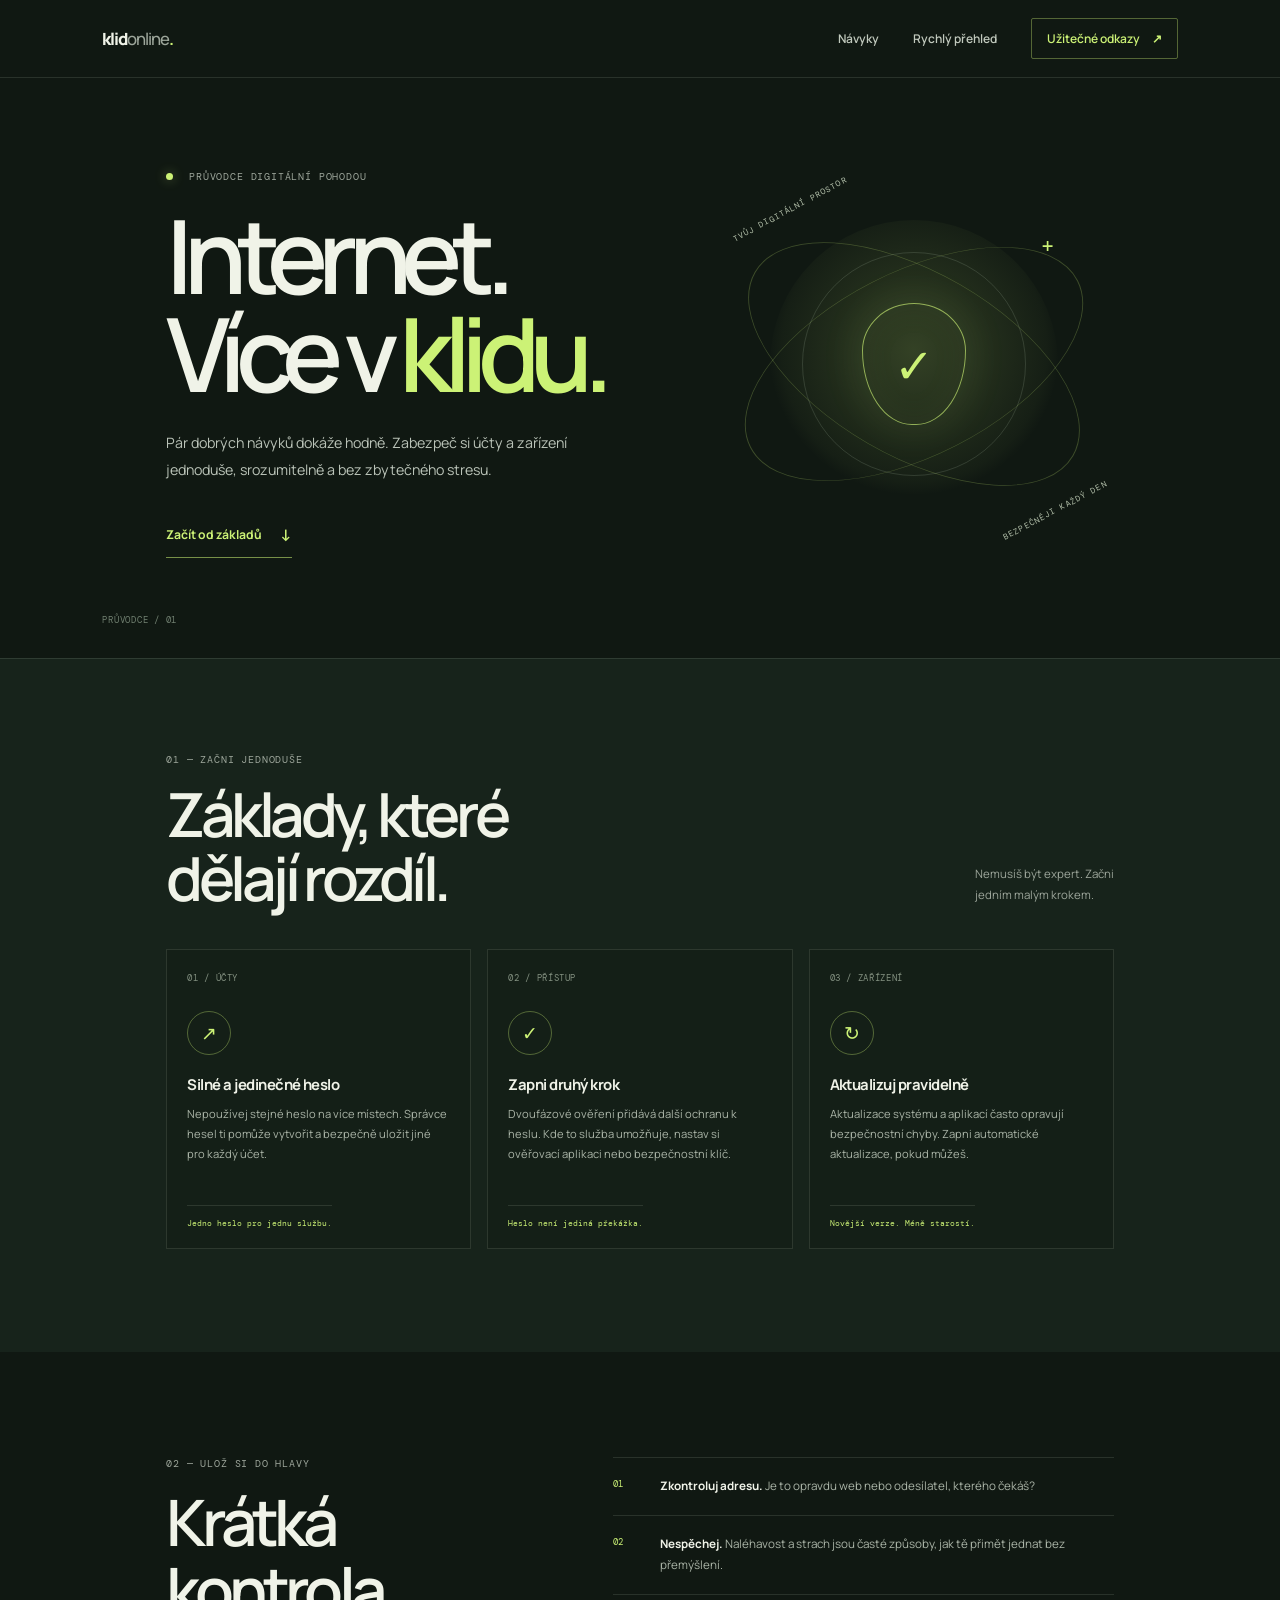
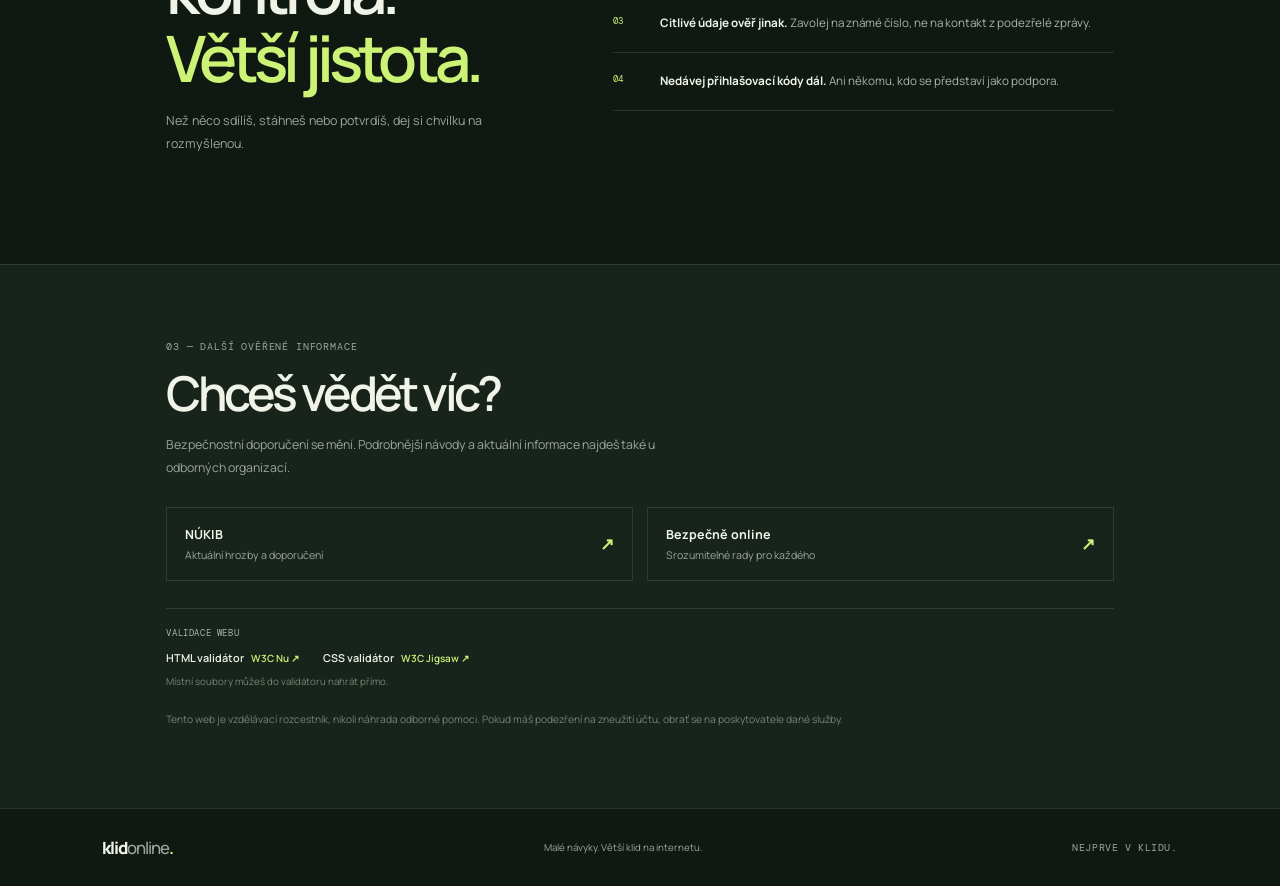
==== bezpecny-internet/index.html @ eecaa2f1 "Publish three digital safety guides Co-authored-by: Copilot <223556219+Copilot@users.noreply.github." ====
<!doctype html>
<html lang="cs">
  <head>
    <meta charset="utf-8">
    <meta name="viewport" content="width=device-width, initial-scale=1">
    <meta name="description" content="Jednoduché návyky pro bezpečnější účty, zařízení a každodenní používání internetu.">
    <meta name="theme-color" content="#101812">
    <title>Bezpečný internet — malé návyky, větší klid</title>
    <link rel="stylesheet" href="styles.css">
  </head>
  <body>
    <header class="site-header">
      <a class="brand" href="#uvod" aria-label="Bezpečný internet — úvod">klid<span>online</span><b>.</b></a>
      <nav aria-label="Hlavní navigace">
        <a href="#navyky">Návyky</a>
        <a href="#checklist">Rychlý přehled</a>
        <a class="nav-cta" href="#zdroje">Užitečné odkazy <span aria-hidden="true">↗</span></a>
      </nav>
    </header>

    <main>
      <section class="hero" id="uvod" aria-labelledby="hero-title">
        <div class="hero-copy">
          <p class="eyebrow"><span class="live-dot"></span> Průvodce digitální pohodou</p>
          <h1 id="hero-title">Internet.<br>Více v <span>klidu.</span></h1>
          <p class="intro">Pár dobrých návyků dokáže hodně. Zabezpeč si účty a zařízení jednoduše, srozumitelně a bez zbytečného stresu.</p>
          <a class="primary-link" href="#navyky">Začít od základů <span aria-hidden="true">↓</span></a>
        </div>
        <div class="hero-art" aria-hidden="true">
          <div class="art-orbit orbit-a"></div>
          <div class="art-orbit orbit-b"></div>
          <div class="art-orbit orbit-c"></div>
          <div class="shield"><span>✓</span></div>
          <span class="art-label label-one">TVŮJ DIGITÁLNÍ PROSTOR</span>
          <span class="art-label label-two">BEZPEČNĚJI KAŽDÝ DEN</span>
          <span class="art-cross">+</span>
        </div>
        <span class="hero-index">PRŮVODCE / 01</span>
      </section>

      <section class="habits section-shell" id="navyky" aria-labelledby="habits-title">
        <div class="section-top">
          <div>
            <p class="eyebrow">01 — Začni jednoduše</p>
            <h2 id="habits-title">Základy, které<br>dělají rozdíl.</h2>
          </div>
          <p class="section-aside">Nemusíš být expert. Začni<br>jedním malým krokem.</p>
        </div>
        <div class="habit-grid">
          <article class="habit-card">
            <span class="card-number">01 / ÚČTY</span>
            <div class="habit-icon icon-key" aria-hidden="true">↗</div>
            <h3>Silné a jedinečné heslo</h3>
            <p>Nepoužívej stejné heslo na více místech. Správce hesel ti pomůže vytvořit a bezpečně uložit jiné pro každý účet.</p>
            <span class="card-foot">Jedno heslo pro jednu službu.</span>
          </article>
          <article class="habit-card">
            <span class="card-number">02 / PŘÍSTUP</span>
            <div class="habit-icon icon-check" aria-hidden="true">✓</div>
            <h3>Zapni druhý krok</h3>
            <p>Dvoufázové ověření přidává další ochranu k heslu. Kde to služba umožňuje, nastav si ověřovací aplikaci nebo bezpečnostní klíč.</p>
            <span class="card-foot">Heslo není jediná překážka.</span>
          </article>
          <article class="habit-card">
            <span class="card-number">03 / ZAŘÍZENÍ</span>
            <div class="habit-icon icon-refresh" aria-hidden="true">↻</div>
            <h3>Aktualizuj pravidelně</h3>
            <p>Aktualizace systému a aplikací často opravují bezpečnostní chyby. Zapni automatické aktualizace, pokud můžeš.</p>
            <span class="card-foot">Novější verze. Méně starostí.</span>
          </article>
        </div>
      </section>

      <section class="checklist section-shell" id="checklist" aria-labelledby="checklist-title">
        <div class="checklist-heading">
          <p class="eyebrow">02 — Ulož si do hlavy</p>
          <h2 id="checklist-title">Krátká kontrola.<br><span>Větší jistota.</span></h2>
          <p>Než něco sdílíš, stáhneš nebo potvrdíš, dej si chvilku na rozmyšlenou.</p>
        </div>
        <ul class="checklist-items">
          <li><span>01</span><p><strong>Zkontroluj adresu.</strong> Je to opravdu web nebo odesílatel, kterého čekáš?</p></li>
          <li><span>02</span><p><strong>Nespěchej.</strong> Naléhavost a strach jsou časté způsoby, jak tě přimět jednat bez přemýšlení.</p></li>
          <li><span>03</span><p><strong>Citlivé údaje ověř jinak.</strong> Zavolej na známé číslo, ne na kontakt z podezřelé zprávy.</p></li>
          <li><span>04</span><p><strong>Nedávej přihlašovací kódy dál.</strong> Ani někomu, kdo se představí jako podpora.</p></li>
        </ul>
      </section>

      <section class="resources section-shell" id="zdroje" aria-labelledby="resources-title">
        <p class="eyebrow">03 — Další ověřené informace</p>
        <h2 id="resources-title">Chceš vědět víc?</h2>
        <p class="resources-intro">Bezpečnostní doporučení se mění. Podrobnější návody a aktuální informace najdeš také u odborných organizací.</p>
        <div class="resource-links">
          <a href="https://www.nukib.gov.cz/cs/infoservis/hrozby/" target="_blank" rel="noopener noreferrer">
            <span><strong>NÚKIB</strong><small>Aktuální hrozby a doporučení</small></span><b aria-hidden="true">↗</b>
          </a>
          <a href="https://www.bezpecne-online.cz/" target="_blank" rel="noopener noreferrer">
            <span><strong>Bezpečně online</strong><small>Srozumitelné rady pro každého</small></span><b aria-hidden="true">↗</b>
          </a>
        </div>
        <div class="validator-box">
          <p>VALIDACE WEBU</p>
          <div class="validator-links">
            <a href="https://validator.w3.org/nu/" target="_blank" rel="noopener noreferrer">HTML validátor <span>W3C Nu ↗</span></a>
            <a href="https://jigsaw.w3.org/css-validator/" target="_blank" rel="noopener noreferrer">CSS validátor <span>W3C Jigsaw ↗</span></a>
          </div>
          <small>Místní soubory můžeš do validátoru nahrát přímo.</small>
        </div>
        <p class="disclaimer">Tento web je vzdělávací rozcestník, nikoli náhrada odborné pomoci. Pokud máš podezření na zneužití účtu, obrať se na poskytovatele dané služby.</p>
      </section>
    </main>

    <footer class="site-footer">
      <a class="brand" href="#uvod">klid<span>online</span><b>.</b></a>
      <p>Malé návyky. Větší klid na internetu.</p>
      <span class="footer-tag">NEJPRVE V KLIDU.</span>
    </footer>
  </body>
</html>
---- bezpecny-internet/styles.css ----
@import url("https://fonts.googleapis.com/css2?family=DM+Mono:wght@400;500&family=Manrope:wght@400;500;600;700;800&display=swap");

:root {
  color-scheme: dark;
  --night: #101812;
  --night-soft: #17231b;
  --text: #f0f3e8;
  --muted: #9da69b;
  --line: rgb(222 235 215 / 12%);
  --lime: #ccf276;
  --mono: "DM Mono", monospace;
  --sans: "Manrope", sans-serif;
}

* { box-sizing: border-box; }
html { scroll-behavior: smooth; }
body { margin: 0; background: var(--night); color: var(--text); font-family: var(--sans); -webkit-font-smoothing: antialiased; }
a { color: inherit; text-decoration: none; }
a:focus-visible { outline: 2px solid var(--lime); outline-offset: 5px; }
.site-header, .site-footer { display: flex; align-items: center; justify-content: space-between; padding-right: 8%; padding-left: 8%; }
.site-header { height: 78px; border-bottom: 1px solid var(--line); }
.brand { font-size: 1.05rem; font-weight: 800; letter-spacing: -.06em; }
.brand span { color: var(--muted); font-weight: 500; }
.brand b { color: var(--lime); }
.site-header nav { display: flex; align-items: center; gap: 34px; font-size: .75rem; font-weight: 600; }
.site-header nav a:not(.nav-cta) { color: #c1c9bd; transition: color 160ms ease; }
.site-header nav a:not(.nav-cta):hover { color: var(--lime); }
.nav-cta { padding: 11px 15px; border: 1px solid rgb(204 242 118 / 36%); border-radius: 2px; color: var(--lime); }
.nav-cta span { margin-left: 10px; }
.hero { position: relative; display: grid; min-height: 580px; grid-template-columns: 1fr 1fr; align-items: center; gap: 36px; overflow: hidden; padding: 80px 13% 88px; }
.hero-copy { position: relative; z-index: 1; }
.eyebrow { margin: 0 0 23px; color: var(--muted); font-family: var(--mono); font-size: .64rem; letter-spacing: .08em; text-transform: uppercase; }
.live-dot { display: inline-block; width: 7px; height: 7px; margin-right: 9px; border-radius: 50%; background: var(--lime); box-shadow: 0 0 12px rgb(204 242 118 / 42%); }
.hero h1 { margin: 0; font-size: clamp(4.5rem, 8vw, 7.3rem); font-weight: 600; letter-spacing: -.095em; line-height: .96; }
.hero h1 span { color: var(--lime); }
.intro { max-width: 430px; margin: 27px 0 28px; color: #bac3b8; font-size: .89rem; line-height: 1.9; }
.primary-link { display: inline-flex; align-items: center; gap: 18px; padding: 12px 0; border-bottom: 1px solid rgb(204 242 118 / 55%); color: var(--lime); font-size: .76rem; font-weight: 700; }
.primary-link span { font-size: 1rem; }
.hero-art { position: relative; width: min(100%, 400px); aspect-ratio: 1; justify-self: end; }
.hero-art::before { position: absolute; inset: 14%; border-radius: 50%; background: radial-gradient(circle at 50% 45%, rgb(204 242 118 / 19%), rgb(204 242 118 / 3%) 62%, transparent 68%); content: ""; }
.art-orbit { position: absolute; inset: 4%; border: 1px solid rgb(204 242 118 / 24%); border-radius: 50%; transform: rotate(-27deg) scaleY(.5); }
.orbit-b { transform: rotate(30deg) scaleY(.5); }
.orbit-c { inset: 22%; border-color: rgb(221 237 211 / 14%); transform: none; }
.shield { position: absolute; inset: 0; display: grid; place-items: center; }
.shield span { display: grid; width: 104px; height: 122px; place-items: center; border: 1px solid rgb(204 242 118 / 66%); border-radius: 50% 50% 48% 48% / 39% 39% 61% 61%; color: var(--lime); font-size: 3rem; box-shadow: 0 0 48px rgb(204 242 118 / 9%), inset 0 0 35px rgb(204 242 118 / 6%); }
.art-label, .art-cross { position: absolute; z-index: 1; font-family: var(--mono); }
.art-label { color: #b6c3ad; font-size: .51rem; letter-spacing: .1em; }
.label-one { top: 10%; left: 3%; transform: rotate(-28deg); }
.label-two { right: 0; bottom: 12%; transform: rotate(-28deg); }
.art-cross { top: 17%; right: 15%; color: var(--lime); font-size: 1.4rem; }
.hero-index { position: absolute; bottom: 32px; left: 8%; color: #718071; font-family: var(--mono); font-size: .58rem; letter-spacing: .08em; }
.section-shell { padding-right: 13%; padding-left: 13%; }
.habits { padding-top: 94px; padding-bottom: 103px; border-top: 1px solid var(--line); background: var(--night-soft); }
.section-top { display: flex; align-items: end; justify-content: space-between; margin-bottom: 38px; }
.section-top .eyebrow { margin-bottom: 16px; }
.section-top h2, .checklist-heading h2, .resources h2 { margin: 0; font-size: clamp(2.4rem, 5vw, 3.8rem); font-weight: 600; letter-spacing: -.075em; line-height: 1.06; }
.section-aside { margin: 0 0 5px; color: var(--muted); font-size: .72rem; line-height: 1.8; }
.habit-grid { display: grid; grid-template-columns: repeat(3, minmax(0, 1fr)); gap: 16px; }
.habit-card { display: flex; min-height: 300px; flex-direction: column; align-items: flex-start; padding: 22px 20px 19px; border: 1px solid var(--line); background: rgb(13 20 15 / 26%); }
.card-number { color: #839080; font-family: var(--mono); font-size: .57rem; letter-spacing: .07em; }
.habit-icon { display: grid; width: 44px; height: 44px; margin: 27px 0 19px; place-items: center; border: 1px solid rgb(204 242 118 / 34%); border-radius: 50%; color: var(--lime); font-size: 1.2rem; }
.habit-card h3 { margin: 0; font-size: .93rem; font-weight: 700; letter-spacing: -.035em; }
.habit-card p { margin: 10px 0 21px; color: #aab4a7; font-size: .7rem; line-height: 1.8; }
.card-foot { margin-top: auto; padding-top: 12px; border-top: 1px solid var(--line); color: var(--lime); font-family: var(--mono); font-size: .53rem; }
.checklist { display: grid; grid-template-columns: .8fr 1.2fr; gap: 12%; padding-top: 105px; padding-bottom: 108px; }
.checklist-heading .eyebrow { margin-bottom: 18px; }
.checklist-heading h2 { font-size: clamp(2.6rem, 5vw, 4rem); }
.checklist-heading h2 span { color: var(--lime); }
.checklist-heading > p:last-child { max-width: 320px; margin: 18px 0 0; color: var(--muted); font-size: .78rem; line-height: 1.85; }
.checklist-items { margin: 0; padding: 0; list-style: none; }
.checklist-items li { display: grid; grid-template-columns: 35px 1fr; gap: 12px; padding: 18px 0; border-top: 1px solid var(--line); }
.checklist-items li:last-child { border-bottom: 1px solid var(--line); }
.checklist-items li > span { padding-top: 2px; color: var(--lime); font-family: var(--mono); font-size: .59rem; }
.checklist-items p { margin: 0; color: #aab4a7; font-size: .73rem; line-height: 1.8; }
.checklist-items strong { color: var(--text); }
.resources { padding-top: 75px; padding-bottom: 80px; border-top: 1px solid var(--line); background: var(--night-soft); }
.resources .eyebrow { margin-bottom: 15px; }
.resources h2 { font-size: clamp(2.3rem, 4vw, 3rem); }
.resources-intro { max-width: 550px; margin: 16px 0 28px; color: var(--muted); font-size: .77rem; line-height: 1.8; }
.resource-links { display: grid; grid-template-columns: 1fr 1fr; gap: 14px; }
.resource-links a { display: flex; align-items: center; justify-content: space-between; gap: 18px; padding: 18px; border: 1px solid var(--line); transition: border-color 160ms ease, background 160ms ease; }
.resource-links a:hover { border-color: rgb(204 242 118 / 45%); background: rgb(204 242 118 / 4%); }
.resource-links a strong, .resource-links a small { display: block; }
.resource-links a strong { font-size: .78rem; }
.resource-links a small { margin-top: 5px; color: var(--muted); font-size: .66rem; }
.resource-links a > b { color: var(--lime); font-size: 1.05rem; }
.validator-box { margin-top: 27px; padding-top: 18px; border-top: 1px solid var(--line); }
.validator-box > p { margin: 0 0 11px; color: #aab4a7; font-family: var(--mono); font-size: .54rem; letter-spacing: .07em; }
.validator-links { display: flex; flex-wrap: wrap; gap: 10px 24px; }
.validator-links a { color: var(--text); font-size: .68rem; font-weight: 600; }
.validator-links a:hover { color: var(--lime); }
.validator-links a span { margin-left: 5px; color: var(--lime); font-size: .62rem; }
.validator-box > small { display: block; margin-top: 10px; color: #778474; font-size: .61rem; }
.disclaimer { max-width: 760px; margin: 22px 0 0; color: #778474; font-size: .64rem; line-height: 1.8; }
.site-footer { min-height: 78px; border-top: 1px solid var(--line); }
.site-footer > p, .footer-tag { color: var(--muted); font-size: .61rem; }
.footer-tag { font-family: var(--mono); letter-spacing: .06em; }
@media (max-width: 800px) {
  .hero { min-height: 0; grid-template-columns: 1fr; gap: 24px; padding: 76px 9% 76px; }
  .hero-art { width: min(74%, 330px); justify-self: center; }
  .section-shell { padding-right: 9%; padding-left: 9%; }
  .habit-grid { grid-template-columns: 1fr 1fr; }
  .habit-card:last-child { grid-column: 1 / -1; min-height: 255px; }
  .checklist { grid-template-columns: 1fr; gap: 32px; }
  .site-header, .site-footer { padding-right: 6%; padding-left: 6%; }
  .site-header nav { gap: 18px; }
}
@media (max-width: 520px) {
  .site-header { height: 68px; }
  .site-header nav { gap: 12px; font-size: .63rem; }
  .site-header nav a:first-child { display: none; }
  .nav-cta { padding: 9px 10px; }
  .hero { padding-top: 65px; }
  .hero h1 { font-size: clamp(4.1rem, 16vw, 5.5rem); }
  .hero-art { width: 82%; }
  .section-top { display: block; }
  .section-aside { margin-top: 16px; }
  .habits { padding-top: 70px; padding-bottom: 72px; }
  .habit-grid, .resource-links { grid-template-columns: 1fr; }
  .habit-card, .habit-card:last-child { grid-column: auto; min-height: 265px; }
  .checklist { padding-top: 76px; padding-bottom: 80px; }
  .resources { padding-top: 58px; padding-bottom: 62px; }
  .footer-tag { display: none; }
  .site-footer { min-height: 68px; }
  .site-footer > p { max-width: 145px; text-align: right; }
}
@media (prefers-reduced-motion: reduce) {
  html { scroll-behavior: auto; }
  *, *::before, *::after { transition-duration: .01ms !important; }
}
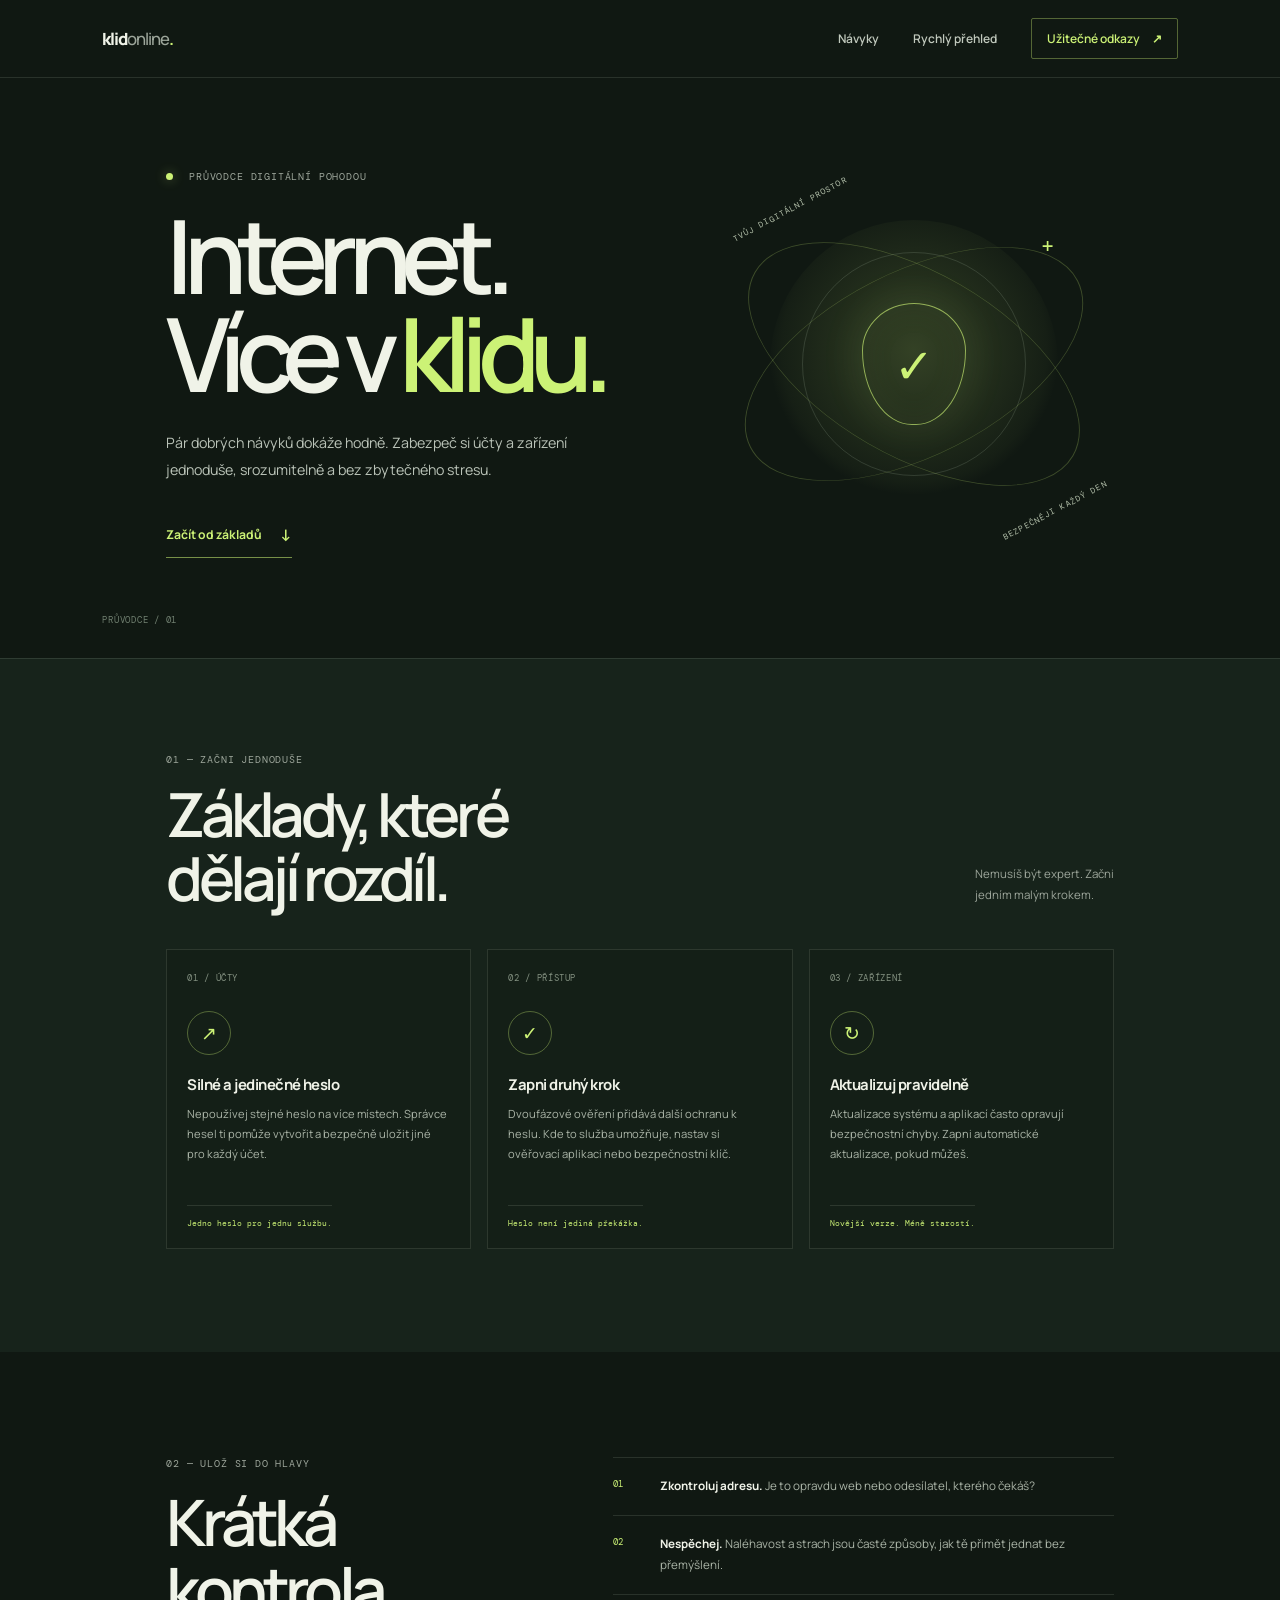
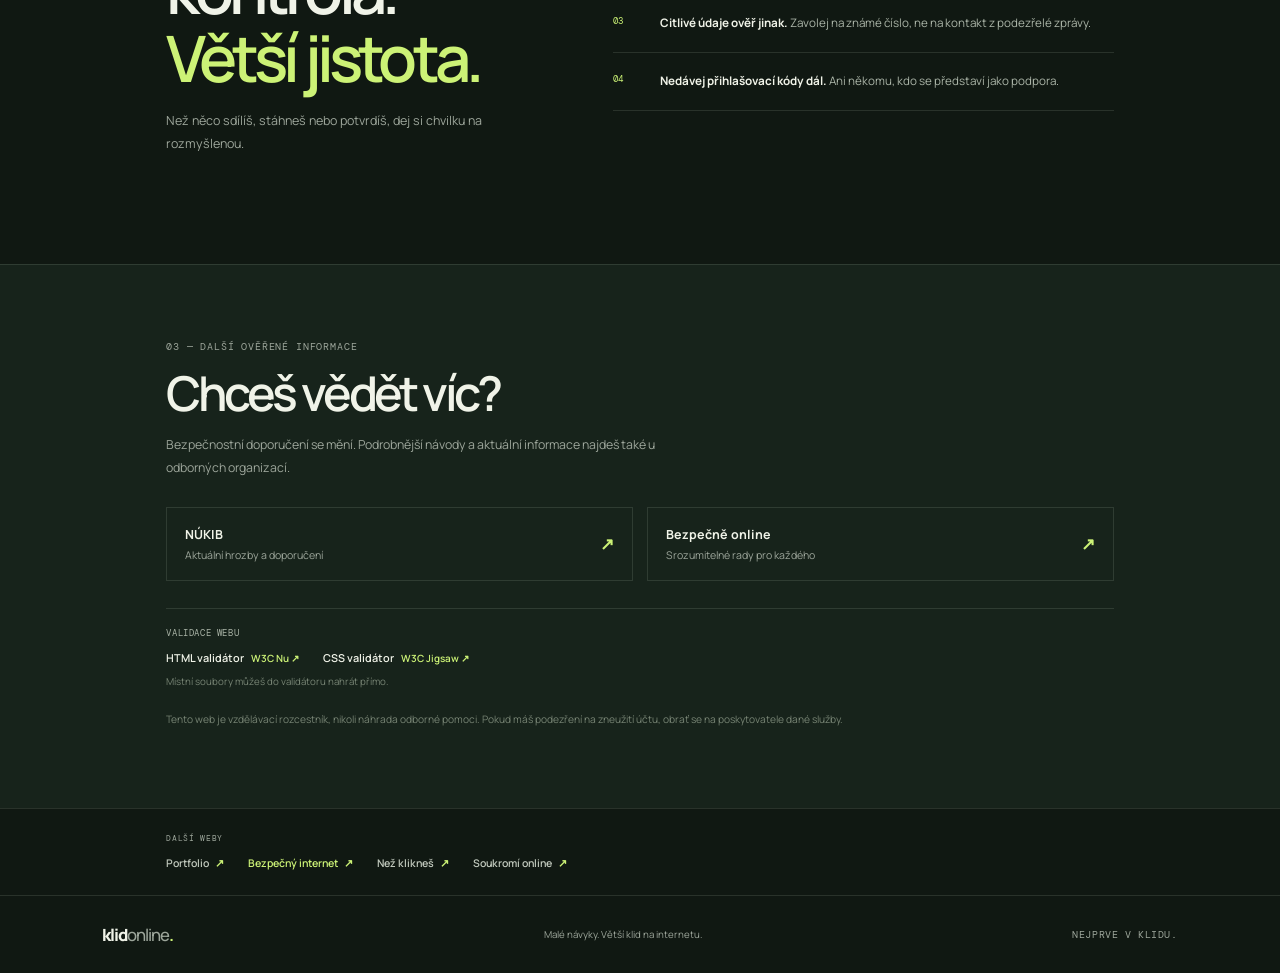
==== commit 68897ab8: "Link portfolio and digital safety guides Co-authored-by: Copilot <223556219+Copilot@users.noreply.gi" ====
--- a/bezpecny-internet/index.html
+++ b/bezpecny-internet/index.html
@@ -109,6 +109,16 @@
       </section>
     </main>
 
+    <nav class="related-sites section-shell" aria-label="Další weby">
+      <p class="eyebrow">DALŠÍ WEBY</p>
+      <div class="related-links">
+        <a href="https://wettermaros-hub.github.io/portfolio.html">Portfolio <span>↗</span></a>
+        <a href="https://wettermaros-hub.github.io/bezpecny-internet/" aria-current="page">Bezpečný internet <span>↗</span></a>
+        <a href="https://wettermaros-hub.github.io/over-si-zpravu/">Než klikneš <span>↗</span></a>
+        <a href="https://wettermaros-hub.github.io/soukromi-online/">Soukromí online <span>↗</span></a>
+      </div>
+    </nav>
+
     <footer class="site-footer">
       <a class="brand" href="#uvod">klid<span>online</span><b>.</b></a>
       <p>Malé návyky. Větší klid na internetu.</p>
--- a/bezpecny-internet/styles.css
+++ b/bezpecny-internet/styles.css
@@ -92,6 +92,12 @@
 .validator-links a span { margin-left: 5px; color: var(--lime); font-size: .62rem; }
 .validator-box > small { display: block; margin-top: 10px; color: #778474; font-size: .61rem; }
 .disclaimer { max-width: 760px; margin: 22px 0 0; color: #778474; font-size: .64rem; line-height: 1.8; }
+.related-sites { padding-top: 24px; padding-bottom: 25px; border-top: 1px solid var(--line); }
+.related-sites .eyebrow { margin-bottom: 12px; font-size: .53rem; }
+.related-links { display: flex; flex-wrap: wrap; gap: 10px 24px; }
+.related-links a { color: #c1c9bd; font-size: .66rem; font-weight: 600; }
+.related-links a:hover, .related-links a[aria-current="page"] { color: var(--lime); }
+.related-links a span { margin-left: 4px; color: var(--lime); }
 .site-footer { min-height: 78px; border-top: 1px solid var(--line); }
 .site-footer > p, .footer-tag { color: var(--muted); font-size: .61rem; }
 .footer-tag { font-family: var(--mono); letter-spacing: .06em; }
